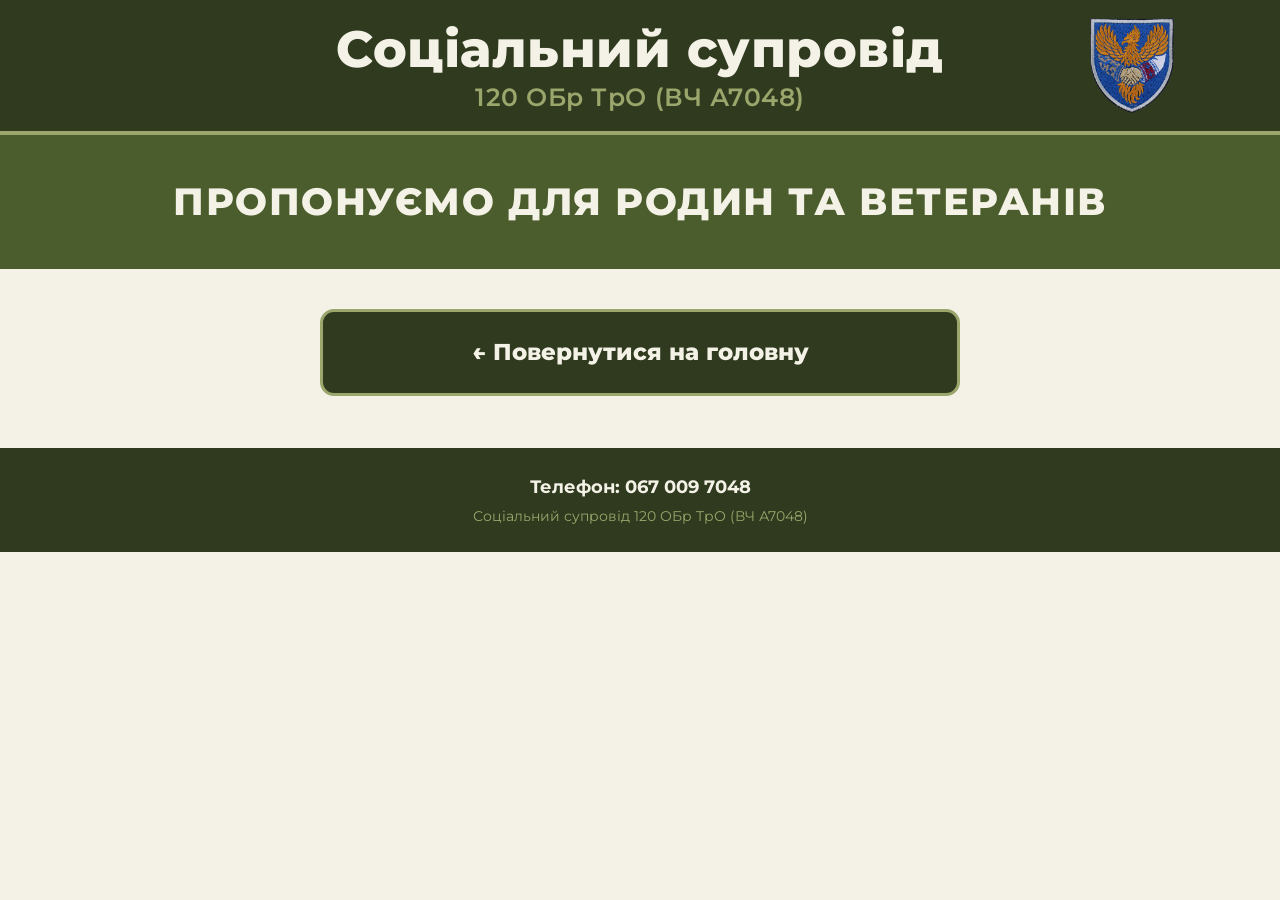
==== offers.html @ 4464fe74 "Add offers.html for social support information" ====
<!DOCTYPE html>
<html lang="uk">
<head>
  <meta charset="UTF-8">
  <meta name="viewport" content="width=device-width, initial-scale=1.0">
  <title>Пропонуємо для родин та ветеранів — Соціальний супровід 120 ОБр ТрО</title>
  <link rel="preconnect" href="https://fonts.googleapis.com">
  <link rel="preconnect" href="https://fonts.gstatic.com" crossorigin>
  <link href="https://fonts.googleapis.com/css2?family=Montserrat:wght@400;600;700;800&display=swap" rel="stylesheet">
  <link rel="stylesheet" href="style.css">
  <link rel="icon" href="logo_1.png">
</head>
<body>

  <header class="site-header">
    <div class="container">
      <h1 class="site-title">
        <a href="index.html">
          Соціальний супровід
          <small>120 ОБр ТрО (ВЧ А7048)</small>
        </a>
      </h1>
      <img class="site-logo" src="logo_1.png" alt="Шеврон 120 ОБр ТрО">
    </div>
  </header>

  <section class="slogan">
    <p>Пропонуємо для родин та ветеранів</p>
  </section>

  <main class="container" style="padding-top:40px; padding-bottom:20px;">

    <div class="big-btn-wrap">
      <a class="big-btn" href="index.html">← Повернутися на головну</a>
    </div>

  </main>

  <footer class="site-footer">
    <p class="footer-phone" style="font-size:1.15rem; font-weight:700; color:#f4f2e7; margin:4px 0;">Телефон: 067 009 7048</p>
    <p style="margin:4px 0;">Соціальний супровід 120 ОБр ТрО (ВЧ А7048)</p>
  </footer>

</body>
</html>
---- style.css ----
:root {
  --olive-dark:  #2f3a1f;   /* найтемніший оливковий: шапка, підвал */
  --olive:       #4b5d2c;   /* основний оливковий: кнопки */
  --olive-mid:   #6b7d3f;   /* наведення на кнопки */
  --khaki:       #9aa66b;   /* акценти, рамки */
  --sand:        #e8e5d0;   /* світлі блоки */
  --bg:          #f4f2e7;   /* фон сторінки */
  --text:        #232a17;   /* основний текст */
  --text-light:  #f4f2e7;   /* текст на темному */
  --radius:      14px;
  --max-width:   1100px;
}

* { box-sizing: border-box; }

body {
  margin: 0;
  font-family: "Montserrat", Arial, sans-serif;
  background: var(--bg);
  color: var(--text);
  line-height: 1.6;
}

.container {
  max-width: var(--max-width);
  margin: 0 auto;
  padding: 0 16px;
}

/* ---------- Шапка ---------- */
.site-header {
  background: var(--olive-dark);
  color: var(--text-light);
  border-bottom: 4px solid var(--khaki);
}

/* три колонки: порожня | напис по центру | шеврон праворуч */
.site-header .container {
  display: grid;
  grid-template-columns: 84px 1fr 84px;
  align-items: center;
  gap: 16px;
  padding-top: 18px;
  padding-bottom: 18px;
}

.site-title {
  grid-column: 2;
  text-align: center;
  margin: 0;
  font-size: clamp(1.9rem, 5.5vw, 3.2rem);
  font-weight: 800;
  line-height: 1.15;
  letter-spacing: 0.01em;
}

.site-title small {
  display: block;
  margin-top: 4px;
  font-size: 0.48em;
  font-weight: 600;
  color: var(--khaki);
}

.site-logo {
  grid-column: 3;
  justify-self: end;
  width: 84px;
  height: auto;
}

.site-header a { color: inherit; text-decoration: none; }

/* ---------- Блок з лозунгом ---------- */
.slogan {
  background: var(--olive);
  color: var(--text-light);
  text-align: center;
  padding: 36px 16px;
}

.slogan p {
  margin: 0;
  font-size: clamp(1.4rem, 4vw, 2.4rem);
  font-weight: 800;
  letter-spacing: 0.04em;
  text-transform: uppercase;
}

/* ---------- Інструкція ---------- */
.instruction {
  background: var(--sand);
  border-left: 6px solid var(--olive);
  border-radius: var(--radius);
  padding: 22px 26px;
  margin: 36px auto 28px;
  font-size: 1.05rem;
}

.instruction h2 {
  margin: 0 0 8px;
  font-size: 1.25rem;
  color: var(--olive-dark);
}

.instruction p { margin: 0 0 12px; }

.instruction h3 {
  margin: 22px 0 8px;
  font-size: 1.08rem;
  color: var(--olive-dark);
}

/* нумеровані кроки */
.steps {
  margin: 0;
  padding: 0;
  list-style: none;
  counter-reset: step;
}

.steps li {
  position: relative;
  padding: 6px 0 6px 46px;
  counter-increment: step;
}

.steps li::before {
  content: counter(step);
  position: absolute;
  left: 0;
  top: 4px;
  width: 32px;
  height: 32px;
  display: grid;
  place-items: center;
  border-radius: 50%;
  background: var(--olive);
  color: var(--text-light);
  font-weight: 800;
  font-size: 0.95rem;
}

/* що підготувати для кожної категорії */
.prepare {
  display: grid;
  grid-template-columns: repeat(auto-fit, minmax(190px, 1fr));
  gap: 12px;
  margin-top: 4px;
}

.prepare div {
  background: var(--bg);
  border: 1px solid var(--khaki);
  border-radius: 10px;
  padding: 12px 14px;
  font-size: 0.95rem;
}

.prepare strong {
  display: block;
  margin-bottom: 4px;
  color: var(--olive);
}

.note {
  margin-top: 18px !important;
  padding: 12px 14px;
  background: var(--bg);
  border-radius: 10px;
  font-size: 0.95rem;
}


.categories {
  display: flex;
  flex-wrap: wrap;           
  gap: 14px;
  justify-content: center;
  margin-bottom: 40px;
}

.cat-btn {
  flex: 1 1 170px;
  max-width: 210px;
  display: flex;
  flex-direction: column;
  align-items: center;
  justify-content: center;
  gap: 10px;
  min-height: 120px;
  padding: 18px 12px;
  background: var(--olive);
  color: var(--text-light);
  text-decoration: none;
  font-weight: 700;
  font-size: 1.05rem;
  text-align: center;
  border-radius: var(--radius);
  border: 2px solid var(--olive-dark);
  box-shadow: 0 4px 0 var(--olive-dark);
  transition: transform .15s, background .15s, box-shadow .15s;
}

.cat-btn svg { width: 34px; height: 34px; }

.cat-btn:hover,
.cat-btn:focus-visible {
  background: var(--olive-mid);
  transform: translateY(-3px);
  box-shadow: 0 7px 0 var(--olive-dark);
  outline: none;
}

.cat-btn:active {
  transform: translateY(2px);
  box-shadow: 0 2px 0 var(--olive-dark);
}

/* ---------- Велика кнопка ---------- */
.big-btn-wrap { text-align: center; margin-bottom: 32px; }

.big-btn {
  display: inline-block;
  width: 100%;
  max-width: 640px;
  padding: 22px 28px;
  background: var(--olive-dark);
  color: var(--text-light);
  font-size: clamp(1.1rem, 2.6vw, 1.45rem);
  font-weight: 800;
  text-decoration: none;
  border-radius: var(--radius);
  border: 3px solid var(--khaki);
  transition: background .15s, transform .15s;
}

.big-btn:hover,
.big-btn:focus-visible {
  background: var(--olive);
  transform: translateY(-2px);
  outline: none;
}


.hero-image {
  display: block;
  width: 100%;
  max-width: 900px;
  height: auto;
  margin: 0 auto 48px;
  border-radius: var(--radius);
  border: 4px solid var(--khaki);
}


.site-footer {
  background: var(--olive-dark);
  color: var(--khaki);
  text-align: center;
  padding: 20px 16px;
  font-size: 0.9rem;
}


@media (max-width: 600px) {
  .site-header .container { grid-template-columns: 48px 1fr 48px; gap: 8px; }
  .site-logo { width: 48px; }
  .cat-btn { flex-basis: 140px; min-height: 100px; font-size: 0.98rem; }
  .instruction { padding: 18px; }
}

.choose-head { text-align: center; margin: 8px 0 22px; }


.site-footer p { margin: 4px 0; }
.footer-phone { font-size: 1.15rem; font-weight: 700; color: var(--text-light); }
.footer-phone a { color: var(--text-light); text-decoration: none; border-bottom: 1px dashed var(--khaki); }
.footer-phone a:hover { color: var(--khaki); }
.choose-head h2 { margin: 0 0 6px; font-size: clamp(1.4rem, 3.5vw, 1.9rem); font-weight: 800; letter-spacing: 0.08em; text-transform: uppercase; color: var(--olive-dark); }
.choose-head p { margin: 0; font-size: 1rem; color: var(--olive); }
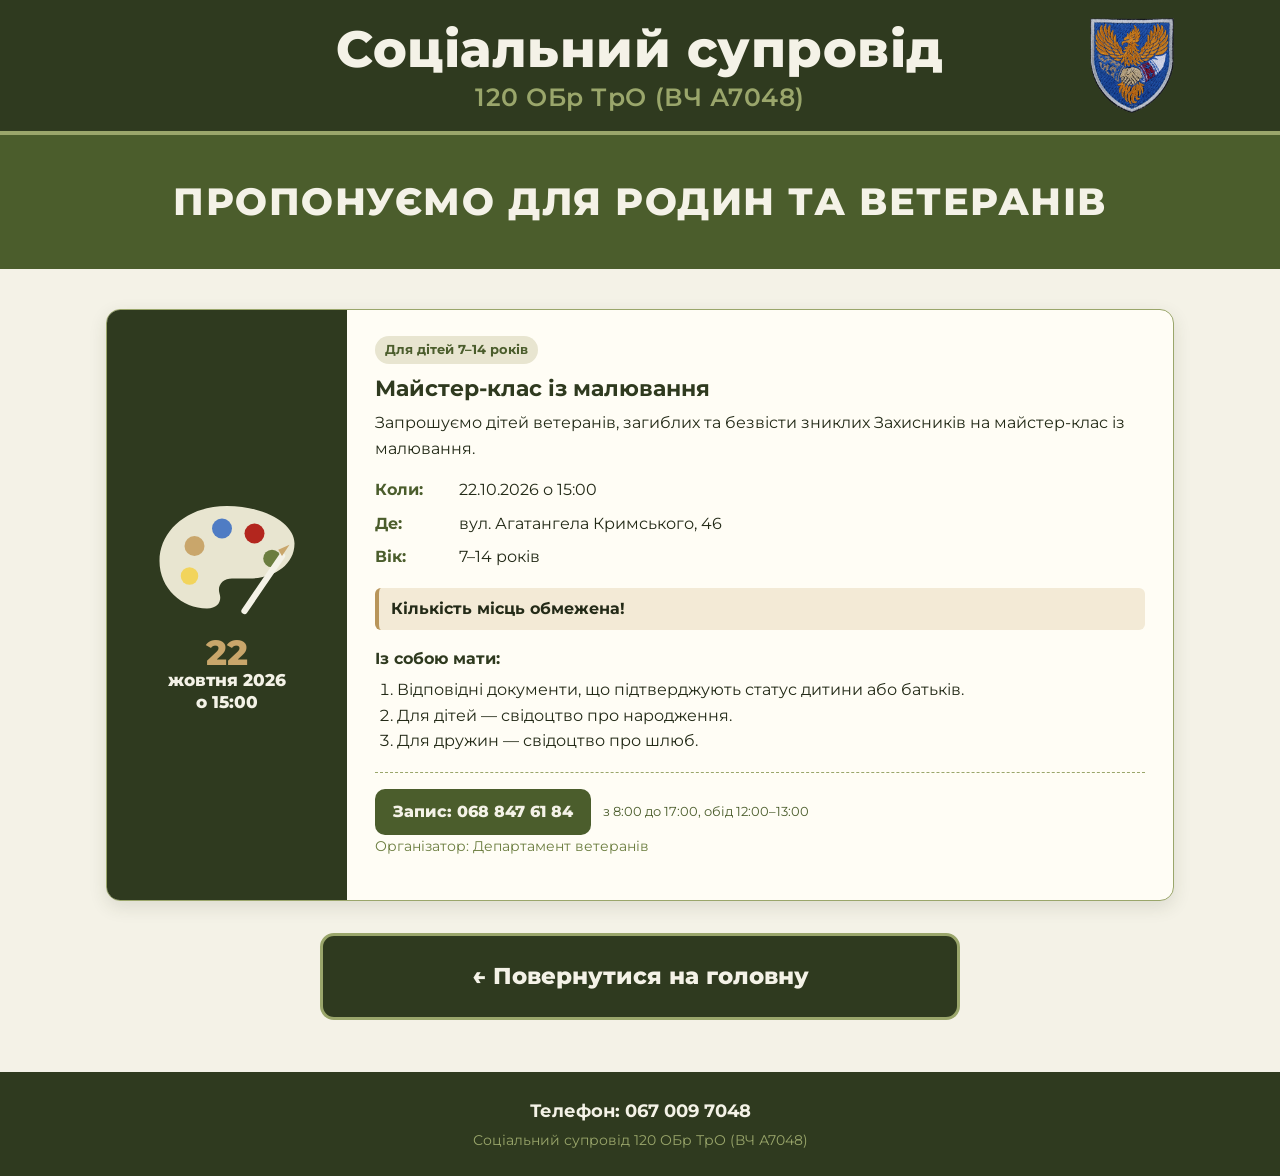
==== commit 486a4b9e: "Update offers.html" ====
--- a/offers.html
+++ b/offers.html
@@ -30,6 +30,85 @@
 
   <main class="container" style="padding-top:40px; padding-bottom:20px;">
 
+
+
+
+    <style>
+      .offer { display: grid; grid-template-columns: 240px 1fr; overflow: hidden; margin-bottom: 32px; background: #fffdf5; border: 1px solid #9aa66b; border-radius: 14px; box-shadow: 0 6px 18px rgba(47,58,31,.12); }
+      .offer-art { background: #2f3a1f; display: flex; flex-direction: column; align-items: center; justify-content: center; gap: 14px; padding: 24px 16px; color: #f4f2e7; text-align: center; }
+      .offer-art svg { width: 150px; height: auto; }
+      .offer-date { font-weight: 800; font-size: 1.05rem; line-height: 1.3; }
+      .offer-date span { display: block; font-size: 2.2rem; line-height: 1; color: #c9a66b; }
+      .offer-body { padding: 26px 28px; }
+      .offer-tag { display: inline-block; background: #e8e5d0; color: #4b5d2c; font-size: .8rem; font-weight: 700; padding: 4px 10px; border-radius: 20px; margin-bottom: 10px; }
+      .offer-body h2 { margin: 0 0 8px; font-size: 1.35rem; color: #2f3a1f; line-height: 1.3; }
+      .offer-body > p { margin: 0 0 16px; }
+      .offer-facts { list-style: none; margin: 0 0 18px; padding: 0; display: grid; gap: 8px; }
+      .offer-facts li { display: flex; gap: 10px; }
+      .offer-facts b { min-width: 74px; color: #4b5d2c; }
+      .offer-warn { background: #f3ead6; border-left: 4px solid #b8955a; padding: 8px 12px; border-radius: 6px; font-weight: 700; margin-bottom: 16px; }
+      .offer-body h3 { margin: 0 0 6px; font-size: 1rem; color: #2f3a1f; }
+      .offer-body ol { margin: 0 0 18px; padding-left: 22px; }
+      .offer-call { display: flex; flex-wrap: wrap; align-items: center; gap: 12px; padding-top: 16px; border-top: 1px dashed #9aa66b; }
+      .offer-call a { display: inline-block; background: #4b5d2c; color: #f4f2e7; text-decoration: none; font-weight: 800; padding: 10px 18px; border-radius: 10px; }
+      .offer-call small { color: #4b5d2c; }
+      .offer-org { margin-top: 12px; font-size: .9rem; color: #6b7d3f; }
+      @media (max-width: 700px) {
+        .offer { grid-template-columns: 1fr; }
+        .offer-art { flex-direction: row; }
+        .offer-art svg { width: 90px; }
+        .offer-body { padding: 20px 18px; }
+      }
+    </style>
+
+    <!-- ===== ПОДІЯ: майстер-клас з малювання ===== -->
+    <article class="offer">
+      <div class="offer-art">
+        <svg viewBox="0 0 120 100" aria-hidden="true">
+          <path d="M60 8C28 8 6 28 6 52c0 22 18 38 38 38 9 0 12-6 10-12-2-7 3-12 10-12h14c18 0 36-10 36-28C114 22 90 8 60 8z" fill="#e8e5d0"/>
+          <circle cx="34" cy="40" r="8" fill="#c9a66b"/>
+          <circle cx="56" cy="26" r="8" fill="#4f7cc4"/>
+          <circle cx="82" cy="30" r="8" fill="#b3261e"/>
+          <circle cx="96" cy="50" r="7" fill="#6b7d3f"/>
+          <circle cx="30" cy="64" r="7" fill="#f2d45c"/>
+          <path d="M74 92l30-44" stroke="#f4f2e7" stroke-width="5" stroke-linecap="round"/>
+          <path d="M104 48l6-9-9 4z" fill="#c9a66b"/>
+        </svg>
+        <div class="offer-date"><span>22</span>жовтня 2026<br>о 15:00</div>
+      </div>
+
+      <div class="offer-body">
+        <span class="offer-tag">Для дітей 7–14 років</span>
+        <h2>Майстер-клас із малювання</h2>
+        <p>Запрошуємо дітей ветеранів, загиблих та безвісти зниклих Захисників на майстер-клас із малювання.</p>
+
+        <ul class="offer-facts">
+          <li><b>Коли:</b> 22.10.2026 о 15:00</li>
+          <li><b>Де:</b> вул. Агатангела Кримського, 46</li>
+          <li><b>Вік:</b> 7–14 років</li>
+        </ul>
+
+        <div class="offer-warn">Кількість місць обмежена!</div>
+
+        <h3>Із собою мати:</h3>
+        <ol>
+          <li>Відповідні документи, що підтверджують статус дитини або батьків.</li>
+          <li>Для дітей — свідоцтво про народження.</li>
+          <li>Для дружин — свідоцтво про шлюб.</li>
+        </ol>
+
+        <div class="offer-call">
+          <a href="tel:+380688476184">Запис: 068 847 61 84</a>
+          <small>з 8:00 до 17:00, обід 12:00–13:00</small>
+        </div>
+        <p class="offer-org">Організатор: Департамент ветеранів</p>
+      </div>
+    </article>
+    <!-- ===== КІНЕЦЬ ПОДІЇ ===== -->
+
+
+    
+
     <div class="big-btn-wrap">
       <a class="big-btn" href="index.html">← Повернутися на головну</a>
     </div>
--- a/style.css
+++ b/style.css
@@ -281,3 +281,6 @@
 .footer-phone a:hover { color: var(--khaki); }
 .choose-head h2 { margin: 0 0 6px; font-size: clamp(1.4rem, 3.5vw, 1.9rem); font-weight: 800; letter-spacing: 0.08em; text-transform: uppercase; color: var(--olive-dark); }
 .choose-head p { margin: 0; font-size: 1rem; color: var(--olive); }
+.site-logo-left { grid-column: 1; grid-row: 1; justify-self: start; }
+.site-title { grid-row: 1; }
+.site-header .site-logo:not(.site-logo-left) { grid-row: 1; }
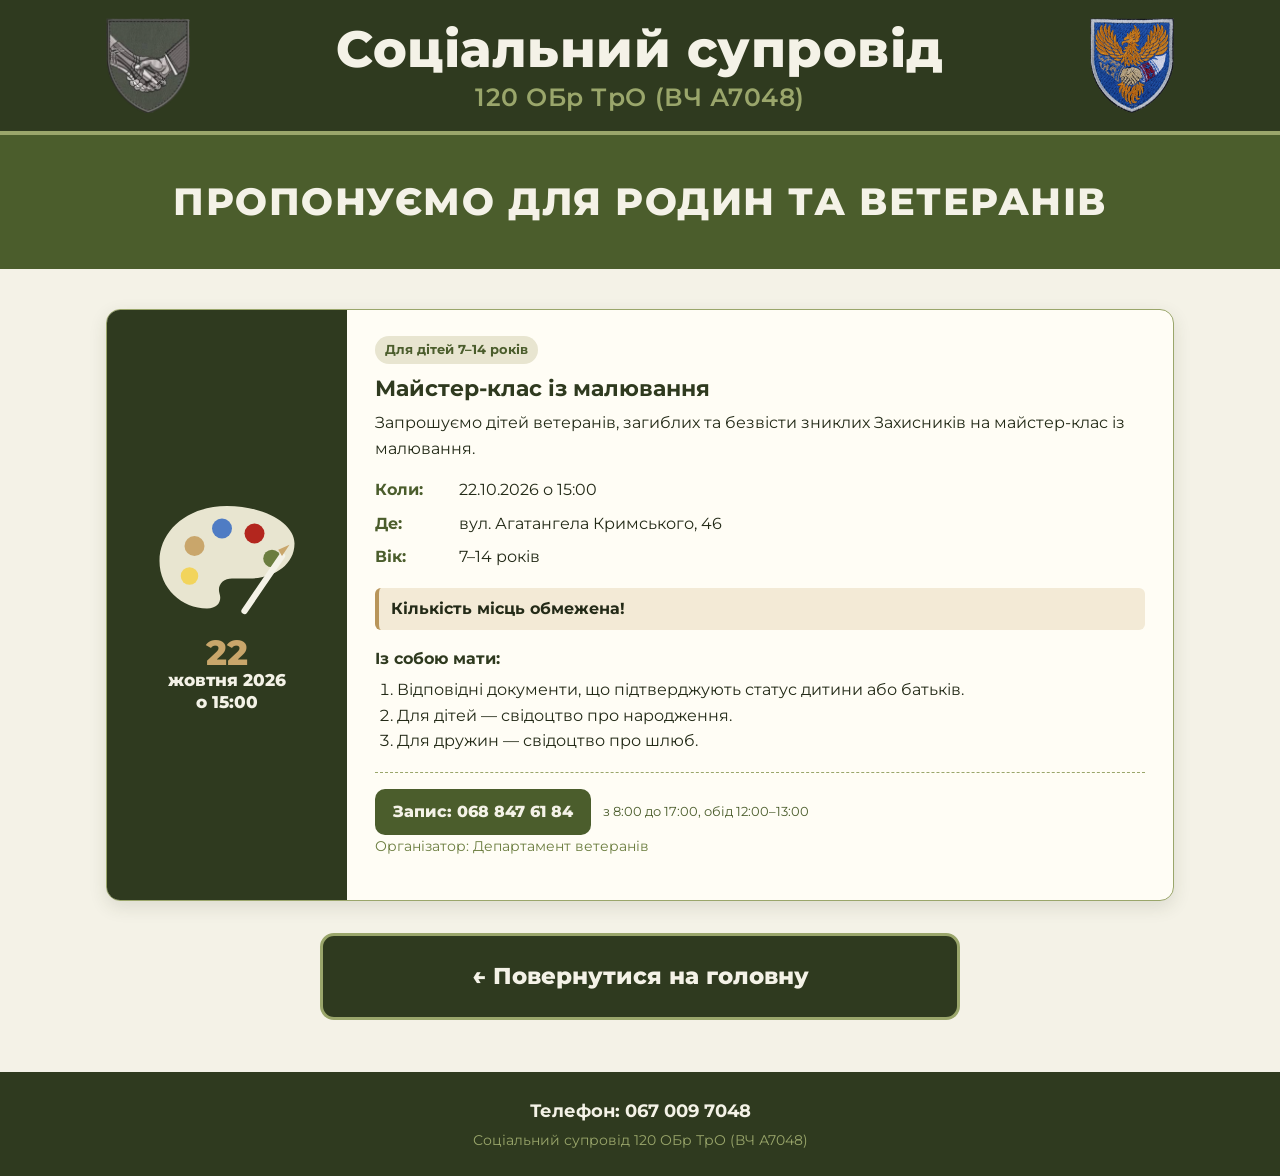
==== commit 9c3bad73: "Add logo image to offers page header" ====
--- a/offers.html
+++ b/offers.html
@@ -14,6 +14,7 @@
 
   <header class="site-header">
     <div class="container">
+      <img class="site-logo site-logo-left" src="logo_3.png" alt="Шеврон ЦВС">
       <h1 class="site-title">
         <a href="index.html">
           Соціальний супровід
